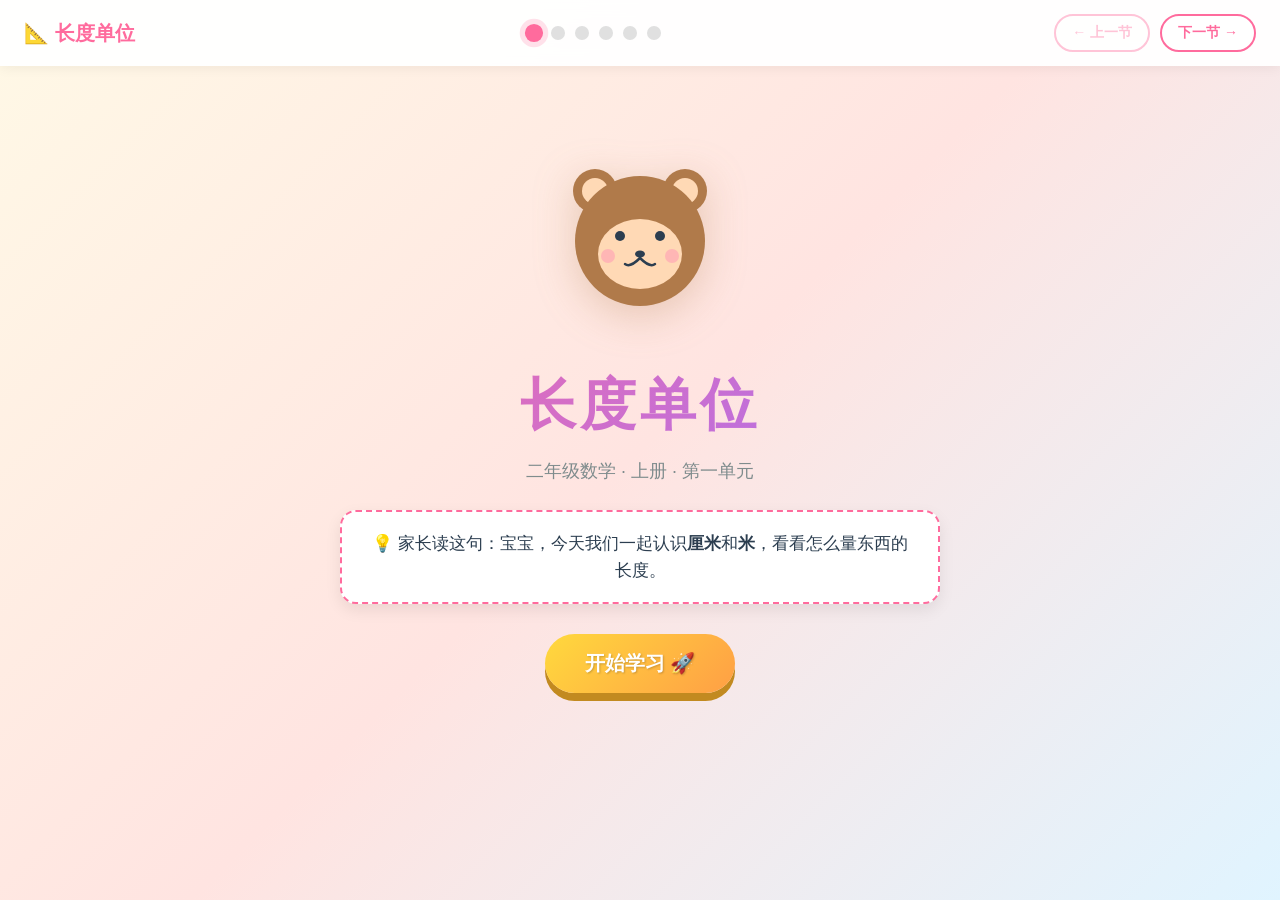
==== length-unit-lesson/index.html @ ff8fe323 "feat: 补充第 1 单元和第 2 单元文件 - 第 1 单元（长度单位）: 添加 index.html, script.js, style.css - 第 2 单元（100 以内加减法）: 添加完" ====
<!DOCTYPE html>
<html lang="zh-CN">
<head>
    <meta charset="UTF-8">
    <meta name="viewport" content="width=device-width, initial-scale=1.0">
    <title>长度单位 - 二年级上册第一单元</title>
    <link rel="stylesheet" href="style.css">
</head>
<body>
    <header class="top-nav">
        <div class="nav-title">📐 长度单位</div>
        <div class="progress-dots">
            <span class="dot active" data-section="0"></span>
            <span class="dot" data-section="1"></span>
            <span class="dot" data-section="2"></span>
            <span class="dot" data-section="3"></span>
            <span class="dot" data-section="4"></span>
            <span class="dot" data-section="5"></span>
        </div>
        <div class="nav-buttons">
            <button class="btn-nav btn-prev" id="btnPrev">← 上一节</button>
            <button class="btn-nav btn-next" id="btnNext">下一节 →</button>
        </div>
    </header>
    <main class="main-content">
        <!-- ============= 第 0 节: 欢迎封面 ============= -->
        <section class="section section-cover active" data-section="0">
            <div class="cover-content">
                <div class="bear-wrap">
                    <svg viewBox="0 0 200 200" class="bear-svg">
                        <circle cx="55" cy="55" r="22" fill="#B07A4A"/>
                        <circle cx="55" cy="55" r="13" fill="#FFD9B5"/>
                        <circle cx="145" cy="55" r="22" fill="#B07A4A"/>
                        <circle cx="145" cy="55" r="13" fill="#FFD9B5"/>
                        <circle cx="100" cy="105" r="65" fill="#B07A4A"/>
                        <ellipse cx="100" cy="118" rx="42" ry="35" fill="#FFD9B5"/>
                        <circle cx="80" cy="100" r="5" fill="#2C3E50"/>
                        <circle cx="120" cy="100" r="5" fill="#2C3E50"/>
                        <ellipse cx="100" cy="118" rx="5" ry="3.5" fill="#2C3E50"/>
                        <path d="M 100 122 Q 90 132 85 128" stroke="#2C3E50" stroke-width="2.5" fill="none" stroke-linecap="round"/>
                        <path d="M 100 122 Q 110 132 115 128" stroke="#2C3E50" stroke-width="2.5" fill="none" stroke-linecap="round"/>
                        <circle cx="68" cy="120" r="7" fill="#FF9EB5" opacity="0.6"/>
                        <circle cx="132" cy="120" r="7" fill="#FF9EB5" opacity="0.6"/>
                    </svg>
                </div>
                <h1 class="cover-title">长度单位</h1>
                <p class="cover-subtitle">二年级数学 · 上册 · 第一单元</p>
                <div class="cover-tip">💡 家长读这句：宝宝，今天我们一起认识<strong>厘米</strong>和<strong>米</strong>，看看怎么量东西的长度。</div>
                <button class="btn-big btn-start" id="btnStart">开始学习 🚀</button>
            </div>
        </section>

        <!-- ============= 第 1 节: 认识厘米 ============= -->
        <section class="section section-cm" data-section="1">
            <div class="section-header">
                <span class="section-tag">第 1 节</span>
                <h2 class="section-title">🐻 认识厘米</h2>
            </div>

            <div class="slides-container">
                <!-- 幻灯片 1.1 -->
                <div class="slide active" data-slide="0">
                    <div class="lesson-block">
                        <h3 class="block-title">🤔 比一比：哪根铅笔长？</h3>
                        <div class="stage" id="stagePencilCompare">
                            <div class="pencil pencil-1"><div class="pencil-tip"></div><div class="pencil-body"></div><div class="pencil-eraser"></div></div>
                            <div class="pencil pencil-2"><div class="pencil-tip"></div><div class="pencil-body"></div><div class="pencil-eraser"></div></div>
                        </div>
                        <div class="parent-tip">💡 家长读这句：两根铅笔只差一点点，眼睛看不准，怎么办呢？</div>
                        <button class="btn-replay" data-target="intro-cm">↻ 重播</button>
                    </div>
                </div>

                <!-- 幻灯片 1.2 -->
                <div class="slide" data-slide="1">
                    <div class="lesson-block">
                        <h3 class="block-title">📏 1 厘米有多长？</h3>
                        <p class="block-desc">尺子上，从 0 到 1 这一段就是 <strong>1 厘米</strong>，写作 <strong>1 cm</strong>。</p>
                        <div class="stage">
                            <div class="mini-ruler">
                                <div class="ruler-track"></div>
                                <div class="ruler-tick" style="left:0%"><span class="tick-num">0</span></div>
                                <div class="ruler-tick highlight" style="left:20%"><span class="tick-num">1</span></div>
                                <div class="ruler-tick" style="left:40%"><span class="tick-num">2</span></div>
                                <div class="ruler-tick" style="left:60%"><span class="tick-num">3</span></div>
                                <div class="ruler-tick" style="left:80%"><span class="tick-num">4</span></div>
                                <div class="ruler-tick" style="left:100%"><span class="tick-num">5</span></div>
                                <div class="ruler-cm-indicator">1 cm ↓</div>
                            </div>
                            <div class="cm-references">
                                <div class="ref-item">📎 图钉 ≈ 1cm</div>
                                <div class="ref-item">🔲 田字格 ≈ 1cm</div>
                                <div class="ref-item">✏️ 铅笔头 ≈ 1cm</div>
                            </div>
                        </div>
                        <div class="parent-tip">💡 家长读这句：图钉那么长、田字格一边那么长，就是 1 厘米。</div>
                    </div>
                </div>

                <!-- 幻灯片 1.3 -->
                <div class="slide" data-slide="2">
                    <div class="lesson-block">
                        <h3 class="block-title">✏️ 用尺子量铅笔</h3>
                        <div class="stage" id="stageMeasure">
                            <div class="pencil-horizontal"><div class="pencil-tip-h"></div><div class="pencil-body-h"></div><div class="pencil-eraser-h"></div></div>
                            <div class="measure-ruler" id="measureRuler"><div class="ruler-body-h"></div></div>
                            <div class="measure-result" id="measureResult">这支铅笔长 <strong>7</strong> 厘米</div>
                        </div>
                        <div class="parent-tip">💡 家长读这句：把尺子的 0 对齐铅笔的左端，看右端是几，这根铅笔就是几厘米。</div>
                        <button class="btn-replay" data-target="cm-measure">↻ 重播</button>
                    </div>
                </div>
            </div>

            <!-- 幻灯片导航 -->
            <div class="slide-nav">
                <button class="btn-slide btn-slide-prev" data-action="prev-slide">← 上一页</button>
                <div class="slide-counter"><span class="current-slide">1</span> / <span class="total-slides">3</span></div>
                <button class="btn-slide btn-slide-next" data-action="next-slide">下一页 →</button>
            </div>

            <button class="btn-next-section" data-next="2" style="display:none;">下一节：认识米 →</button>
        </section>

        <!-- ============= 第 2 节: 认识米 ============= -->
        <section class="section section-meter" data-section="2">
            <div class="section-header">
                <span class="section-tag">第 2 节</span>
                <h2 class="section-title">🐻 认识米</h2>
            </div>

            <div class="slides-container">
                <!-- 幻灯片 2.1 -->
                <div class="slide active" data-slide="0">
                    <div class="lesson-block">
                        <h3 class="block-title">📐 量一量教室里的黑板</h3>
                        <p class="block-desc">黑板这么长，用厘米尺子一把一把量，要量 <strong>100 次</strong>，太慢了！</p>
                        <div class="stage">
                            <div class="blackboard"><div class="bb-text">黑 板</div></div>
                            <div class="tiny-ruler">15cm</div>
                        </div>
                        <div class="parent-tip">💡 家长读这句：量小东西用厘米，量大东西就要用更大的单位 —— 米。</div>
                    </div>
                </div>

                <!-- 幻灯片 2.2 -->
                <div class="slide" data-slide="1">
                    <div class="lesson-block">
                        <h3 class="block-title">📏 1 米有多长？</h3>
                        <p class="block-desc">小学生伸开两臂大约就是 <strong>1 米</strong>，写作 <strong>1 m</strong>。</p>
                        <div class="stage">
                            <div class="meter-ruler">
                                <div class="meter-body">
                                    <span class="meter-mark" style="left:0%">0</span>
                                    <span class="meter-mark" style="left:25%">25</span>
                                    <span class="meter-mark" style="left:50%">50</span>
                                    <span class="meter-mark" style="left:75%">75</span>
                                    <span class="meter-mark" style="left:100%">100 cm</span>
                                </div>
                                <div class="meter-label">1 米 = 100 厘米</div>
                            </div>
                        </div>
                        <div class="parent-tip">💡 家长读这句：让宝宝伸开手臂，比一比是不是差不多 1 米？</div>
                    </div>
                </div>

                <!-- 幻灯片 2.3 -->
                <div class="slide" data-slide="2">
                    <div class="lesson-block">
                        <h3 class="block-title">🧱 1 米里面有几个 1 厘米？</h3>
                        <p class="block-desc">让我们把 1 厘米的小方块一个一个放进 1 米的尺子里：</p>
                        <div class="stage">
                            <div class="fill-counter">已放了 <strong id="counterNum">0</strong> 个 1 厘米</div>
                            <div class="fill-track" id="fillTrack"></div>
                            <div class="fill-conclusion" id="fillConclusion">1 米 = 100 厘米 🎉</div>
                        </div>
                        <div class="parent-tip">💡 家长读这句：1 个 1 厘米，2 个 1 厘米...数到 100，原来 1 米里面有 100 个 1 厘米。</div>
                        <button class="btn-replay" data-target="meter-fill">↻ 重播填充动画</button>
                    </div>
                </div>
            </div>

            <div class="slide-nav">
                <button class="btn-slide btn-slide-prev" data-action="prev-slide">← 上一页</button>
                <div class="slide-counter"><span class="current-slide">1</span> / <span class="total-slides">3</span></div>
                <button class="btn-slide btn-slide-next" data-action="next-slide">下一页 →</button>
            </div>

            <button class="btn-next-section" data-next="3" style="display:none;">下一节：认识线段 →</button>
        </section>

        <!-- ============= 第 3 节: 认识线段 ============= -->
        <section class="section section-line" data-section="3">
            <div class="section-header">
                <span class="section-tag">第 3 节</span>
                <h2 class="section-title">🐻 认识线段</h2>
            </div>

            <div class="slides-container">
                <!-- 幻灯片 3.1 -->
                <div class="slide active" data-slide="0">
                    <div class="lesson-block">
                        <h3 class="block-title">🔍 找一找：什么是线段？</h3>
                        <p class="block-desc">线段有 <strong>两个特点</strong>：① <strong>直直的</strong> ② <strong>有两个端点</strong></p>
                        <div class="stage">
                            <div class="line-item">
                                <svg viewBox="0 0 200 60" class="line-svg"><path d="M 10 30 Q 50 5 100 30 T 190 30" stroke="#FF6B9D" stroke-width="4" fill="none"/></svg>
                                <div class="line-label">弯弯的 ❌</div>
                            </div>
                            <div class="line-item">
                                <svg viewBox="0 0 200 60" class="line-svg"><line x1="10" y1="30" x2="190" y2="30" stroke="#4D96FF" stroke-width="4"/></svg>
                                <div class="line-label">直直的，但没端点 ❌</div>
                            </div>
                            <div class="line-item">
                                <svg viewBox="0 0 200 60" class="line-svg">
                                    <circle cx="10" cy="30" r="6" fill="#6BCB77"/>
                                    <line x1="10" y1="30" x2="190" y2="30" stroke="#6BCB77" stroke-width="4"/>
                                    <circle cx="190" cy="30" r="6" fill="#6BCB77"/>
                                </svg>
                                <div class="line-label">直直的 + 两个端点 ✅ 这就是<strong>线段</strong>！</div>
                            </div>
                        </div>
                        <div class="parent-tip">💡 家长读这句：直直的、两头都有小圆点的，就是线段。</div>
                    </div>
                </div>

                <!-- 幻灯片 3.2 -->
                <div class="slide" data-slide="1">
                    <div class="lesson-block">
                        <h3 class="block-title">✏️ 画一条线段</h3>
                        <div class="stage">
                            <div class="draw-area">
                                <div class="endpoint start"></div>
                                <div class="endpoint end"></div>
                                <div class="draw-line" id="drawLine"></div>
                                <div class="draw-pencil" id="drawPencil">✏️</div>
                            </div>
                            <div class="draw-result" id="drawResult">画好啦！这条线段长 <strong>8</strong> 厘米</div>
                        </div>
                        <div class="parent-tip">💡 家长读这句：先点起点，再点终点，一条线段就画好啦。</div>
                        <button class="btn-replay" data-target="line-draw">↻ 重播</button>
                    </div>
                </div>

                <!-- 幻灯片 3.3 -->
                <div class="slide" data-slide="2">
                    <div class="lesson-block">
                        <h3 class="block-title">📏 量一量线段</h3>
                        <p class="block-desc">点击下面的线段，看看它有多长？</p>
                        <div class="stage">
                            <div class="measure-line" data-length="5"><div class="ml-end"></div><div class="ml-body"></div><div class="ml-end"></div><div class="ml-length"></div></div>
                            <div class="measure-line" data-length="8"><div class="ml-end"></div><div class="ml-body"></div><div class="ml-end"></div><div class="ml-length"></div></div>
                            <div class="measure-line" data-length="12"><div class="ml-end"></div><div class="ml-body"></div><div class="ml-end"></div><div class="ml-length"></div></div>
                        </div>
                        <div class="parent-tip">💡 家长读这句：点击线段就会显示长度，让宝宝自己点一点。</div>
                    </div>
                </div>
            </div>

            <div class="slide-nav">
                <button class="btn-slide btn-slide-prev" data-action="prev-slide">← 上一页</button>
                <div class="slide-counter"><span class="current-slide">1</span> / <span class="total-slides">3</span></div>
                <button class="btn-slide btn-slide-next" data-action="next-slide">下一页 →</button>
            </div>

            <button class="btn-next-section" data-next="4" style="display:none;">下一节：选单位练习 →</button>
        </section>

        <!-- ============= 第 4 节: 互动练习 ============= -->
        <section class="section section-practice" data-section="4">
            <div class="section-header">
                <span class="section-tag">🎮 第 4 节</span>
                <h2 class="section-title">小练习：选一选单位</h2>
            </div>
            <p class="section-desc">量下面的东西，用 <strong>厘米</strong> 还是 <strong>米</strong> 呢？点击你的答案！</p>
            <div class="quiz-list" id="quizList"></div>
            <div class="quiz-summary" id="quizSummary" style="display:none;">
                <div class="summary-emoji">🎉</div>
                <h3>太棒了！</h3>
                <p>宝宝答对了 <strong id="correctCount">0</strong> 道题！</p>
                <button class="btn-big btn-restart" id="btnRestart">再做一次 🔁</button>
            </div>
            <button class="btn-next-section" data-next="5" id="btnGoSummary" style="display:none;">看单元小结 →</button>
        </section>

        <!-- ============= 第 5 节: 单元小结 ============= -->
        <section class="section section-summary" data-section="5">
            <div class="section-header">
                <span class="section-tag">🌟 单元小结</span>
                <h2 class="section-title">今天我们学了什么？</h2>
            </div>
            <div class="summary-cards">
                <div class="summary-card card-yellow"><div class="card-icon">📏</div><h4>厘米 (cm)</h4><p>量较短的物体：铅笔、橡皮、书本...</p></div>
                <div class="summary-card card-green"><div class="card-icon">📐</div><h4>米 (m)</h4><p>量较长的物体：黑板、门、小朋友身高...</p></div>
                <div class="summary-card card-blue"><div class="card-icon">🧮</div><h4>1 米 = 100 厘米</h4><p>记住这个换算关系哦！</p></div>
                <div class="summary-card card-pink"><div class="card-icon">📊</div><h4>线段</h4><p>直直的 + 两个端点，可以测量长度</p></div>
            </div>
            <div class="parent-final-tip">
                <h4>👨‍👩‍👧 给家长的小提示</h4>
                <ul>
                    <li>让孩子拿尺子量家里的铅笔、橡皮、书本（用厘米）</li>
                    <li>让孩子张开手臂比划 1 米，感受一下</li>
                    <li>用粉笔在地上画线段，比一比谁画的长</li>
                    <li>生活中多问："这个有多长？用什么单位？"</li>
                </ul>
            </div>
            <div class="end-celebration">
                <div class="celebrate-emoji">🏆</div>
                <p>宝宝完成了第一单元的学习！</p>
                <button class="btn-big btn-restart-top" id="btnBackTop">回到封面 🔝</button>
            </div>
        </section>
    </main>

    <div class="confetti-layer" id="confettiLayer"></div>
    <script src="script.js"></script>
</body>
</html>
---- length-unit-lesson/style.css ----
/* ============= 基础重置 ============= */
* {
    margin: 0;
    padding: 0;
    box-sizing: border-box;
}

:root {
    --yellow: #FFD93D;
    --yellow-dark: #F4C430;
    --green: #6BCB77;
    --blue: #4D96FF;
    --pink: #FF6B9D;
    --purple: #9B72FE;
    --orange: #FF9F45;
    --bg: #FFF9E6;
    --bg-soft: #FFFCF0;
    --text: #2C3E50;
    --text-light: #7F8C8D;
    --white: #FFFFFF;
    --shadow: 0 6px 16px rgba(0, 0, 0, 0.08);
    --shadow-lg: 0 12px 30px rgba(0, 0, 0, 0.12);
    --bounce: cubic-bezier(0.34, 1.56, 0.64, 1);
}

body {
    font-family: -apple-system, BlinkMacSystemFont, "PingFang SC", "Microsoft YaHei", "Helvetica Neue", Arial, sans-serif;
    background: linear-gradient(135deg, #FFF9E6 0%, #FFE4E1 50%, #E0F4FF 100%);
    color: var(--text);
    min-height: 100vh;
    overflow-x: hidden;
    line-height: 1.6;
}

/* ============= 顶部导航 ============= */
.top-nav {
    position: sticky;
    top: 0;
    z-index: 100;
    background: rgba(255, 255, 255, 0.95);
    backdrop-filter: blur(10px);
    box-shadow: 0 2px 12px rgba(0, 0, 0, 0.06);
    padding: 14px 24px;
    display: flex;
    justify-content: space-between;
    align-items: center;
    flex-wrap: wrap;
    gap: 12px;
}

.nav-title {
    font-size: 20px;
    font-weight: 800;
    color: var(--pink);
}

.progress-dots {
    display: flex;
    gap: 10px;
    align-items: center;
}

.dot {
    width: 14px;
    height: 14px;
    border-radius: 50%;
    background: #E0E0E0;
    cursor: pointer;
    transition: all 0.3s var(--bounce);
    position: relative;
}

.dot.active {
    background: var(--pink);
    transform: scale(1.3);
    box-shadow: 0 0 0 4px rgba(255, 107, 157, 0.2);
}

.dot.completed {
    background: var(--green);
}

.dot:hover {
    transform: scale(1.4);
}

.nav-buttons {
    display: flex;
    gap: 10px;
}

.btn-nav {
    padding: 8px 16px;
    border: 2px solid var(--pink);
    background: var(--white);
    color: var(--pink);
    border-radius: 20px;
    cursor: pointer;
    font-size: 14px;
    font-weight: 600;
    transition: all 0.3s var(--bounce);
    font-family: inherit;
}

.btn-nav:hover {
    background: var(--pink);
    color: var(--white);
    transform: translateY(-2px);
}

.btn-nav:disabled {
    opacity: 0.4;
    cursor: not-allowed;
    transform: none;
}

/* ============= 主内容区 ============= */
.main-content {
    max-width: 1100px;
    margin: 0 auto;
    padding: 30px 24px 60px;
}

.section {
    display: none;
    animation: fadeInUp 0.6s var(--bounce);
}

.section.active {
    display: block;
}

@keyframes fadeInUp {
    from {
        opacity: 0;
        transform: translateY(30px);
    }
    to {
        opacity: 1;
        transform: translateY(0);
    }
}

/* ============= PPT 幻灯片切换 ============= */
.slides-container {
    position: relative;
    min-height: 400px;
    margin: 20px 0;
}

.slide {
    display: none;
    animation: slideInRight 0.5s var(--bounce);
}

.slide.active {
    display: block;
}

.slide.slide-out-left {
    animation: slideOutLeft 0.4s var(--bounce) forwards;
}

.slide.slide-in-right {
    animation: slideInRight 0.5s var(--bounce);
}

.slide.slide-out-right {
    animation: slideOutRight 0.4s var(--bounce) forwards;
}

.slide.slide-in-left {
    animation: slideInLeft 0.5s var(--bounce);
}

@keyframes slideInRight {
    from {
        opacity: 0;
        transform: translateX(60px);
    }
    to {
        opacity: 1;
        transform: translateX(0);
    }
}

@keyframes slideOutLeft {
    from {
        opacity: 1;
        transform: translateX(0);
    }
    to {
        opacity: 0;
        transform: translateX(-60px);
    }
}

@keyframes slideInLeft {
    from {
        opacity: 0;
        transform: translateX(-60px);
    }
    to {
        opacity: 1;
        transform: translateX(0);
    }
}

@keyframes slideOutRight {
    from {
        opacity: 1;
        transform: translateX(0);
    }
    to {
        opacity: 0;
        transform: translateX(60px);
    }
}

/* 幻灯片导航 */
.slide-nav {
    display: flex;
    justify-content: center;
    align-items: center;
    gap: 24px;
    margin: 24px 0 16px;
    padding: 12px;
    background: rgba(255, 255, 255, 0.6);
    border-radius: 30px;
    box-shadow: var(--shadow);
}

.btn-slide {
    padding: 10px 24px;
    border: 2px solid var(--blue);
    background: var(--white);
    color: var(--blue);
    border-radius: 20px;
    cursor: pointer;
    font-size: 15px;
    font-weight: 700;
    transition: all 0.3s var(--bounce);
    font-family: inherit;
    min-width: 110px;
}

.btn-slide:hover:not(:disabled) {
    background: var(--blue);
    color: var(--white);
    transform: translateY(-2px);
    box-shadow: 0 4px 12px rgba(77, 150, 255, 0.4);
}

.btn-slide:disabled {
    opacity: 0.35;
    cursor: not-allowed;
    transform: none;
}

.slide-counter {
    font-size: 18px;
    font-weight: 700;
    color: var(--text);
    min-width: 60px;
    text-align: center;
    background: linear-gradient(135deg, var(--yellow) 0%, var(--orange) 100%);
    -webkit-background-clip: text;
    background-clip: text;
    color: transparent;
    font-size: 22px;
}

.section-header {
    text-align: center;
    margin-bottom: 32px;
}

.section-tag {
    display: inline-block;
    background: var(--pink);
    color: var(--white);
    padding: 4px 14px;
    border-radius: 12px;
    font-size: 13px;
    font-weight: 700;
    margin-bottom: 8px;
}

.section-title {
    font-size: 32px;
    color: var(--text);
    font-weight: 800;
}

.section-desc {
    text-align: center;
    font-size: 18px;
    color: var(--text-light);
    margin-bottom: 24px;
}

/* ============= 通用区块 ============= */
.lesson-block {
    background: var(--white);
    border-radius: 20px;
    padding: 28px;
    margin-bottom: 24px;
    box-shadow: var(--shadow);
    border: 3px solid transparent;
    transition: border-color 0.3s;
}

.lesson-block:hover {
    border-color: rgba(255, 217, 61, 0.4);
}

.block-title {
    font-size: 22px;
    margin-bottom: 12px;
    color: var(--text);
}

.block-desc {
    font-size: 16px;
    color: var(--text-light);
    margin-bottom: 16px;
}

.stage {
    background: var(--bg-soft);
    border-radius: 16px;
    padding: 30px 20px;
    margin: 20px 0;
    min-height: 200px;
    display: flex;
    flex-direction: column;
    align-items: center;
    justify-content: center;
    position: relative;
    overflow: hidden;
}

.parent-tip {
    background: linear-gradient(135deg, #FFF8DC 0%, #FFE4B5 100%);
    border-left: 5px solid var(--orange);
    padding: 12px 16px;
    border-radius: 12px;
    margin-top: 12px;
    font-size: 15px;
    color: #8B5A00;
}

.btn-replay {
    margin-top: 16px;
    background: var(--blue);
    color: var(--white);
    border: none;
    padding: 10px 22px;
    border-radius: 20px;
    cursor: pointer;
    font-size: 14px;
    font-weight: 600;
    transition: all 0.3s var(--bounce);
    font-family: inherit;
    box-shadow: 0 4px 0 #2A6FE0;
}

.btn-replay:hover {
    transform: translateY(-2px);
    box-shadow: 0 6px 0 #2A6FE0;
}

.btn-replay:active {
    transform: translateY(2px);
    box-shadow: 0 2px 0 #2A6FE0;
}

.btn-next-section {
    display: block;
    margin: 30px auto 10px;
    background: linear-gradient(135deg, var(--pink) 0%, var(--purple) 100%);
    color: var(--white);
    border: none;
    padding: 14px 32px;
    border-radius: 30px;
    cursor: pointer;
    font-size: 18px;
    font-weight: 700;
    transition: all 0.3s var(--bounce);
    font-family: inherit;
    box-shadow: 0 6px 0 #C0457A;
}

.btn-next-section:hover {
    transform: translateY(-3px);
    box-shadow: 0 9px 0 #C0457A;
}

.btn-next-section:active {
    transform: translateY(3px);
    box-shadow: 0 3px 0 #C0457A;
}

/* ============= 封面 ============= */
.section-cover .cover-content {
    text-align: center;
    padding: 40px 20px;
}

.bear-wrap {
    display: inline-block;
    animation: bearFloat 3s ease-in-out infinite;
}

.bear-svg {
    width: 200px;
    height: 200px;
    filter: drop-shadow(0 10px 20px rgba(176, 122, 74, 0.3));
}

@keyframes bearFloat {
    0%, 100% { transform: translateY(0) rotate(-2deg); }
    50% { transform: translateY(-15px) rotate(2deg); }
}

.cover-title {
    font-size: 56px;
    margin: 16px 0 8px;
    background: linear-gradient(135deg, var(--pink) 0%, var(--purple) 100%);
    -webkit-background-clip: text;
    background-clip: text;
    color: transparent;
    font-weight: 900;
    letter-spacing: 4px;
}

.cover-subtitle {
    font-size: 18px;
    color: var(--text-light);
    margin-bottom: 24px;
}

.cover-tip {
    max-width: 600px;
    margin: 0 auto 30px;
    background: var(--white);
    padding: 18px 24px;
    border-radius: 16px;
    font-size: 17px;
    box-shadow: var(--shadow);
    border: 2px dashed var(--pink);
}

.btn-big {
    padding: 16px 40px;
    font-size: 20px;
    border: none;
    border-radius: 30px;
    cursor: pointer;
    font-weight: 700;
    transition: all 0.3s var(--bounce);
    font-family: inherit;
}

.btn-start {
    background: linear-gradient(135deg, var(--yellow) 0%, var(--orange) 100%);
    color: var(--white);
    box-shadow: 0 8px 0 #C28A20;
    text-shadow: 1px 1px 2px rgba(0, 0, 0, 0.2);
}

.btn-start:hover {
    transform: translateY(-3px) scale(1.05);
    box-shadow: 0 12px 0 #C28A20;
}

.btn-start:active {
    transform: translateY(4px);
    box-shadow: 0 4px 0 #C28A20;
}

/* ============= 第 1 节：铅笔对比 ============= */
.pencil {
    display: flex;
    align-items: center;
    margin: 18px 0;
    transform: translateX(-300px);
    opacity: 0;
}

.pencil.slide-in {
    animation: slideInLeft 0.6s var(--bounce) forwards;
}

@keyframes slideInLeft {
    to {
        transform: translateX(0);
        opacity: 1;
    }
}

.pencil-tip {
    width: 0;
    height: 0;
    border-top: 16px solid transparent;
    border-bottom: 16px solid transparent;
    border-right: 24px solid #2C3E50;
}

.pencil-body {
    height: 32px;
    background: linear-gradient(180deg, #FFD93D 0%, #F4C430 100%);
    border-top: 1px solid #999;
    border-bottom: 1px solid #999;
    box-shadow: inset 0 -3px 0 rgba(0,0,0,0.1);
}

.pencil-1 .pencil-body { width: 200px; }
.pencil-2 .pencil-body { width: 320px; animation-delay: 0.4s; }

.pencil-eraser {
    width: 24px;
    height: 32px;
    background: linear-gradient(180deg, #FF9EB5 0%, #FF6B9D 100%);
    border-top-right-radius: 4px;
    border-bottom-right-radius: 4px;
    border-top: 1px solid #999;
    border-bottom: 1px solid #999;
    position: relative;
}

.pencil-eraser::before {
    content: '';
    position: absolute;
    top: 0;
    left: 0;
    right: 0;
    height: 4px;
    background: #C0C0C0;
}

#stagePencilCompare {
    gap: 0;
    align-items: stretch;
    justify-content: flex-start;
}

/* ============= 第 1 节：1cm 概念 ============= */
.mini-ruler {
    position: relative;
    width: 100%;
    max-width: 500px;
    height: 80px;
    margin: 20px auto;
}

.ruler-track {
    position: absolute;
    top: 30px;
    left: 0;
    right: 0;
    height: 40px;
    background: linear-gradient(180deg, #FFE4B5 0%, #FFD9B5 100%);
    border-radius: 4px;
    border: 2px solid #B07A4A;
    box-shadow: inset 0 -3px 0 rgba(0,0,0,0.1);
}

.ruler-tick {
    position: absolute;
    top: 30px;
    width: 2px;
    height: 12px;
    background: #2C3E50;
    transform: translateX(-50%);
}

.ruler-tick.highlight {
    height: 20px;
    width: 3px;
    background: var(--pink);
    z-index: 2;
}

.ruler-tick::before {
    content: '';
    position: absolute;
    top: 12px;
    left: -2px;
    width: 6px;
    height: 28px;
    background: #2C3E50;
}

.tick-num {
    position: absolute;
    top: -22px;
    left: 50%;
    transform: translateX(-50%);
    font-size: 14px;
    font-weight: 700;
    color: #2C3E50;
}

.ruler-tick.highlight .tick-num {
    color: var(--pink);
    font-size: 18px;
    font-weight: 900;
}

.ruler-cm-indicator {
    position: absolute;
    top: 65px;
    left: 10%;
    font-size: 14px;
    color: var(--pink);
    font-weight: 700;
    opacity: 0;
    animation: popIn 0.5s 1.5s var(--bounce) forwards;
}

@keyframes popIn {
    from { opacity: 0; transform: scale(0.5); }
    to { opacity: 1; transform: scale(1); }
}

.cm-references {
    display: flex;
    gap: 16px;
    justify-content: center;
    flex-wrap: wrap;
    margin-top: 20px;
}

.ref-item {
    background: var(--white);
    padding: 10px 18px;
    border-radius: 12px;
    font-size: 15px;
    box-shadow: var(--shadow);
    border: 2px solid var(--yellow);
    opacity: 0;
    animation: popIn 0.5s var(--bounce) forwards;
}

.ref-item:nth-child(1) { animation-delay: 1.8s; }
.ref-item:nth-child(2) { animation-delay: 2.0s; }
.ref-item:nth-child(3) { animation-delay: 2.2s; }

/* ============= 第 1 节：量铅笔 ============= */
#stageMeasure {
    position: relative;
    min-height: 240px;
}

.pencil-horizontal {
    position: absolute;
    top: 40px;
    left: 80px;
    display: flex;
    align-items: center;
    opacity: 0;
    animation: fadeInUp 0.5s 0.3s var(--bounce) forwards;
}

.pencil-tip-h {
    width: 0;
    height: 0;
    border-top: 20px solid transparent;
    border-bottom: 20px solid transparent;
    border-left: 30px solid #2C3E50;
}

.pencil-body-h {
    width: 280px;
    height: 40px;
    background: linear-gradient(180deg, #FFD93D 0%, #F4C430 100%);
    border-top: 1px solid #999;
    border-bottom: 1px solid #999;
    box-shadow: inset 0 -3px 0 rgba(0,0,0,0.1);
}

.pencil-eraser-h {
    width: 30px;
    height: 40px;
    background: linear-gradient(180deg, #FF9EB5 0%, #FF6B9D 100%);
    border-top-right-radius: 4px;
    border-bottom-right-radius: 4px;
    border-top: 1px solid #999;
    border-bottom: 1px solid #999;
    position: relative;
}

.measure-ruler {
    position: absolute;
    top: 110px;
    left: 80px;
    width: 280px;
    height: 50px;
    opacity: 0;
    transform: translateY(20px);
}

.measure-ruler.slide-in {
    animation: rulerSlideIn 0.8s 1s var(--bounce) forwards;
}

@keyframes rulerSlideIn {
    to {
        opacity: 1;
        transform: translateY(0);
    }
}

.ruler-body-h {
    width: 100%;
    height: 50px;
    background: linear-gradient(180deg, #FFE4B5 0%, #FFD9B5 100%);
    border: 2px solid #B07A4A;
    border-radius: 4px;
    position: relative;
    box-shadow: 0 4px 12px rgba(0,0,0,0.15);
}

.ruler-body-h::before {
    content: '';
    position: absolute;
    top: 8px;
    left: 0;
    right: 0;
    height: 1px;
    background: repeating-linear-gradient(to right, #2C3E50 0, #2C3E50 2px, transparent 2px, transparent 20px);
}

.measure-result {
    position: absolute;
    bottom: 30px;
    left: 50%;
    transform: translateX(-50%) scale(0);
    background: var(--green);
    color: var(--white);
    padding: 14px 28px;
    border-radius: 20px;
    font-size: 22px;
    font-weight: 700;
    box-shadow: var(--shadow-lg);
    opacity: 0;
}

.measure-result.show {
    animation: resultPop 0.6s 3.5s var(--bounce) forwards;
}

.measure-result strong {
    font-size: 32px;
    color: var(--yellow);
    margin: 0 4px;
}

@keyframes resultPop {
    0% { opacity: 0; transform: translateX(-50%) scale(0); }
    60% { transform: translateX(-50%) scale(1.2); }
    100% { opacity: 1; transform: translateX(-50%) scale(1); }
}

/* ============= 第 2 节：黑板导入 ============= */
.blackboard {
    width: 80%;
    max-width: 360px;
    height: 120px;
    background: linear-gradient(135deg, #2C5F3F 0%, #1F4530 100%);
    border: 8px solid #8B4513;
    border-radius: 8px;
    display: flex;
    align-items: center;
    justify-content: center;
    margin-bottom: 20px;
    box-shadow: var(--shadow-lg);
    position: relative;
}

.bb-text {
    color: var(--white);
    font-size: 32px;
    letter-spacing: 16px;
    font-weight: 700;
    text-shadow: 2px 2px 4px rgba(0,0,0,0.5);
}

.tiny-ruler {
    background: linear-gradient(180deg, #FFE4B5 0%, #FFD9B5 100%);
    border: 2px solid #B07A4A;
    padding: 6px 12px;
    border-radius: 4px;
    font-size: 13px;
    font-weight: 700;
    color: #2C3E50;
    animation: rulerMove 2.5s ease-in-out infinite;
    position: relative;
}

@keyframes rulerMove {
    0%, 100% { transform: translateX(0); }
    50% { transform: translateX(40px); }
}

.tiny-ruler::after {
    content: '太短啦 😩';
    position: absolute;
    top: -28px;
    left: 50%;
    transform: translateX(-50%);
    color: var(--pink);
    font-size: 14px;
    white-space: nowrap;
    font-weight: 700;
}

/* ============= 第 2 节：1m 概念 ============= */
.meter-ruler {
    width: 100%;
    max-width: 600px;
    margin: 20px auto;
}

.meter-body {
    position: relative;
    height: 80px;
    background: linear-gradient(180deg, #FFE4B5 0%, #FFD9B5 100%);
    border: 3px solid #B07A4A;
    border-radius: 8px;
    overflow: hidden;
    box-shadow: var(--shadow-lg);
}

.meter-body::before {
    content: '';
    position: absolute;
    top: 15px;
    left: 0;
    right: 0;
    height: 50px;
    background: repeating-linear-gradient(to right,
        transparent 0,
        transparent 24%,
        #2C3E50 24%,
        #2C3E50 calc(24% + 1px),
        transparent calc(24% + 1px),
        transparent 25%);
}

.meter-mark {
    position: absolute;
    top: 4px;
    font-size: 13px;
    font-weight: 700;
    color: #2C3E50;
    transform: translateX(-50%);
    background: rgba(255, 255, 255, 0.8);
    padding: 1px 4px;
    border-radius: 3px;
}

.meter-label {
    text-align: center;
    margin-top: 16px;
    font-size: 24px;
    font-weight: 800;
    color: var(--pink);
    animation: pulse 2s ease-in-out infinite;
}

@keyframes pulse {
    0%, 100% { transform: scale(1); }
    50% { transform: scale(1.05); }
}

/* ============= 第 2 节：填充动画 ============= */
.fill-counter {
    font-size: 20px;
    color: var(--text);
    margin-bottom: 16px;
    font-weight: 600;
}

.fill-counter strong {
    color: var(--pink);
    font-size: 28px;
    margin: 0 4px;
}

.fill-track {
    width: 100%;
    max-width: 600px;
    height: 60px;
    background: rgba(255, 255, 255, 0.6);
    border: 3px dashed var(--blue);
    border-radius: 8px;
    display: flex;
    flex-wrap: wrap;
    align-content: flex-start;
    overflow: hidden;
    position: relative;
}

.fill-cube {
    width: 6px;
    height: 18px;
    background: linear-gradient(180deg, var(--green) 0%, #4FA85C 100%);
    margin: 1px;
    border-radius: 2px;
    animation: cubePop 0.3s var(--bounce) backwards;
}

@keyframes cubePop {
    from {
        transform: scale(0) rotate(180deg);
        opacity: 0;
    }
    to {
        transform: scale(1) rotate(0);
        opacity: 1;
    }
}

.fill-conclusion {
    margin-top: 20px;
    font-size: 28px;
    font-weight: 900;
    color: var(--pink);
    opacity: 0;
    transform: scale(0);
    transition: all 0.6s var(--bounce);
}

.fill-conclusion.show {
    opacity: 1;
    transform: scale(1);
}

/* ============= 第 3 节：线段概念 ============= */
.line-item {
    display: flex;
    align-items: center;
    gap: 16px;
    margin: 16px 0;
    padding: 12px;
    background: rgba(255, 255, 255, 0.6);
    border-radius: 12px;
}

.line-svg {
    width: 200px;
    height: 60px;
    flex-shrink: 0;
}

.line-label {
    font-size: 16px;
    font-weight: 600;
}

/* ============= 第 3 节：画线段 ============= */
#stageDrawLine {
    min-height: 280px;
}

.draw-area {
    position: relative;
    width: 100%;
    max-width: 500px;
    height: 180px;
    margin: 0 auto;
    background: linear-gradient(180deg, #FFFCF0 0%, #FFFFFF 100%);
    border-radius: 12px;
    border: 2px solid #EEE;
}

.endpoint {
    position: absolute;
    top: 50%;
    width: 16px;
    height: 16px;
    background: var(--green);
    border-radius: 50%;
    transform: translate(-50%, -50%);
    box-shadow: 0 0 0 4px rgba(107, 203, 119, 0.3);
}

.endpoint.start { left: 15%; }
.endpoint.end { left: 85%; }

.draw-line {
    position: absolute;
    top: 50%;
    left: 15%;
    height: 4px;
    background: var(--green);
    width: 0;
    transform: translateY(-50%);
    border-radius: 2px;
    box-shadow: 0 0 8px rgba(107, 203, 119, 0.5);
}

.draw-line.draw {
    animation: drawLineAnim 2s 0.5s var(--bounce) forwards;
}

@keyframes drawLineAnim {
    to { width: 70%; }
}

.draw-pencil {
    position: absolute;
    top: 50%;
    left: 15%;
    transform: translate(-50%, -50%) rotate(0deg);
    font-size: 32px;
    opacity: 0;
}

.draw-pencil.show {
    animation: pencilDraw 2s 0.5s var(--bounce) forwards;
}

@keyframes pencilDraw {
    0% { opacity: 0; left: 15%; }
    10% { opacity: 1; }
    100% { opacity: 1; left: 85%; }
}

.draw-result {
    margin-top: 20px;
    background: var(--green);
    color: var(--white);
    padding: 14px 28px;
    border-radius: 20px;
    font-size: 20px;
    font-weight: 700;
    text-align: center;
    display: inline-block;
    box-shadow: var(--shadow-lg);
    opacity: 0;
    transform: scale(0);
}

.draw-result.show {
    animation: resultPop 0.6s 2.8s var(--bounce) forwards;
}

.draw-result strong {
    color: var(--yellow);
    font-size: 28px;
    margin: 0 4px;
}

/* ============= 第 3 节：量线段 ============= */
.measure-line {
    display: flex;
    align-items: center;
    margin: 16px auto;
    cursor: pointer;
    padding: 8px 12px;
    border-radius: 12px;
    transition: background 0.3s;
    max-width: 400px;
}

.measure-line:hover {
    background: rgba(255, 217, 61, 0.2);
}

.ml-end {
    width: 14px;
    height: 14px;
    background: var(--green);
    border-radius: 50%;
    flex-shrink: 0;
}

.ml-body {
    height: 5px;
    background: var(--green);
    border-radius: 2px;
}

.ml-length {
    margin-left: 12px;
    font-size: 18px;
    font-weight: 700;
    color: var(--pink);
    opacity: 0;
    transform: scale(0);
    transition: all 0.3s var(--bounce);
    display: inline-block;
    min-width: 90px;
}

.ml-length.show {
    opacity: 1;
    transform: scale(1);
}

/* 不同长度的线段 */
#ml1 .ml-body { width: 100px; }
#ml2 .ml-body { width: 180px; }
#ml3 .ml-body { width: 280px; }

/* ============= 第 4 节：互动练习 ============= */
.quiz-list {
    display: flex;
    flex-direction: column;
    gap: 16px;
}

.quiz-item {
    background: var(--white);
    border-radius: 20px;
    padding: 24px;
    box-shadow: var(--shadow);
    display: flex;
    align-items: center;
    gap: 24px;
    flex-wrap: wrap;
    border: 3px solid transparent;
    transition: all 0.3s var(--bounce);
}

.quiz-item.correct {
    border-color: var(--green);
    background: linear-gradient(135deg, rgba(107, 203, 119, 0.1) 0%, rgba(255, 255, 255, 1) 100%);
    animation: shakeCorrect 0.5s var(--bounce);
}

.quiz-item.wrong {
    border-color: var(--pink);
    background: linear-gradient(135deg, rgba(255, 107, 157, 0.1) 0%, rgba(255, 255, 255, 1) 100%);
    animation: shakeWrong 0.5s var(--bounce);
}

@keyframes shakeCorrect {
    0%, 100% { transform: translateX(0); }
    25% { transform: translateX(-6px); }
    75% { transform: translateX(6px); }
}

@keyframes shakeWrong {
    0%, 100% { transform: translateX(0) rotate(0); }
    25% { transform: translateX(-8px) rotate(-1deg); }
    75% { transform: translateX(8px) rotate(1deg); }
}

.quiz-emoji {
    font-size: 56px;
    flex-shrink: 0;
}

.quiz-content {
    flex: 1;
    min-width: 200px;
}

.quiz-title {
    font-size: 20px;
    font-weight: 700;
    margin-bottom: 4px;
}

.quiz-hint {
    font-size: 14px;
    color: var(--text-light);
}

.quiz-options {
    display: flex;
    gap: 12px;
    flex-wrap: wrap;
}

.quiz-btn {
    padding: 12px 24px;
    border: 3px solid;
    border-radius: 16px;
    background: var(--white);
    cursor: pointer;
    font-size: 18px;
    font-weight: 700;
    transition: all 0.3s var(--bounce);
    font-family: inherit;
}

.quiz-btn.cm {
    border-color: var(--blue);
    color: var(--blue);
}

.quiz-btn.m {
    border-color: var(--orange);
    color: var(--orange);
}

.quiz-btn:hover:not(:disabled) {
    transform: translateY(-3px) scale(1.05);
    box-shadow: 0 6px 16px rgba(0, 0, 0, 0.15);
}

.quiz-btn.cm:hover:not(:disabled) {
    background: var(--blue);
    color: var(--white);
}

.quiz-btn.m:hover:not(:disabled) {
    background: var(--orange);
    color: var(--white);
}

.quiz-btn:disabled {
    opacity: 0.5;
    cursor: not-allowed;
}

.quiz-btn.right-answer {
    background: var(--green) !important;
    color: var(--white) !important;
    border-color: var(--green) !important;
    animation: pulse 1s ease-in-out infinite;
}

.quiz-feedback {
    flex-basis: 100%;
    font-size: 16px;
    margin-top: 8px;
    padding: 8px 12px;
    border-radius: 10px;
    font-weight: 600;
}

.quiz-feedback.correct {
    background: rgba(107, 203, 119, 0.15);
    color: #2E7D32;
}

.quiz-feedback.wrong {
    background: rgba(255, 107, 157, 0.15);
    color: #C62828;
}

/* 总结 */
.quiz-summary {
    text-align: center;
    background: linear-gradient(135deg, var(--yellow) 0%, var(--orange) 100%);
    color: var(--white);
    padding: 40px;
    border-radius: 24px;
    margin-top: 30px;
    box-shadow: var(--shadow-lg);
}

.summary-emoji {
    font-size: 80px;
    animation: bearFloat 2s ease-in-out infinite;
}

.quiz-summary h3 {
    font-size: 32px;
    margin: 12px 0;
}

.quiz-summary p {
    font-size: 18px;
    margin-bottom: 24px;
}

.quiz-summary strong {
    font-size: 32px;
    color: var(--white);
    background: rgba(255,255,255,0.3);
    padding: 0 8px;
    border-radius: 8px;
}

.btn-restart {
    background: var(--white);
    color: var(--orange);
}

/* ============= 第 5 节：单元小结 ============= */
.summary-cards {
    display: grid;
    grid-template-columns: repeat(auto-fit, minmax(220px, 1fr));
    gap: 20px;
    margin-bottom: 30px;
}

.summary-card {
    background: var(--white);
    padding: 28px 20px;
    border-radius: 20px;
    text-align: center;
    box-shadow: var(--shadow);
    transition: all 0.3s var(--bounce);
    border: 4px solid;
}

.summary-card:hover {
    transform: translateY(-8px) rotate(-1deg);
}

.card-yellow { border-color: var(--yellow); background: linear-gradient(135deg, #FFFCF0 0%, #FFF8DC 100%); }
.card-green { border-color: var(--green); background: linear-gradient(135deg, #F0FFF4 0%, #DCFCE7 100%); }
.card-blue { border-color: var(--blue); background: linear-gradient(135deg, #F0F8FF 0%, #DBEAFE 100%); }
.card-pink { border-color: var(--pink); background: linear-gradient(135deg, #FFF0F5 0%, #FCE7F3 100%); }

.card-icon {
    font-size: 56px;
    margin-bottom: 12px;
}

.summary-card h4 {
    font-size: 22px;
    margin-bottom: 8px;
    color: var(--text);
}

.summary-card p {
    font-size: 14px;
    color: var(--text-light);
}

.parent-final-tip {
    background: linear-gradient(135deg, #FFF8DC 0%, #FFE4B5 100%);
    border-left: 6px solid var(--orange);
    padding: 24px;
    border-radius: 16px;
    margin-bottom: 30px;
}

.parent-final-tip h4 {
    font-size: 20px;
    margin-bottom: 12px;
    color: #8B5A00;
}

.parent-final-tip ul {
    padding-left: 24px;
}

.parent-final-tip li {
    font-size: 15px;
    color: #5C3D00;
    margin: 8px 0;
    line-height: 1.7;
}

.end-celebration {
    text-align: center;
    padding: 30px;
    background: linear-gradient(135deg, rgba(255, 217, 61, 0.2) 0%, rgba(255, 107, 157, 0.2) 100%);
    border-radius: 20px;
    border: 3px dashed var(--pink);
}

.celebrate-emoji {
    font-size: 80px;
    animation: bearFloat 2s ease-in-out infinite;
}

.end-celebration p {
    font-size: 20px;
    font-weight: 700;
    color: var(--pink);
    margin: 12px 0 20px;
}

.btn-restart-top {
    background: linear-gradient(135deg, var(--pink) 0%, var(--purple) 100%);
    color: var(--white);
    box-shadow: 0 6px 0 #C0457A;
}

.btn-restart-top:hover {
    transform: translateY(-3px);
    box-shadow: 0 9px 0 #C0457A;
}

/* ============= 撒花层 ============= */
.confetti-layer {
    position: fixed;
    top: 0;
    left: 0;
    width: 100%;
    height: 100%;
    pointer-events: none;
    z-index: 1000;
}

.confetti {
    position: absolute;
    width: 10px;
    height: 14px;
    top: -20px;
    animation: confettiFall 3s linear forwards;
}

@keyframes confettiFall {
    to {
        transform: translateY(110vh) rotate(720deg);
        opacity: 0;
    }
}

/* ============= 响应式 ============= */
@media (max-width: 768px) {
    .top-nav {
        padding: 10px 16px;
    }

    .nav-title {
        font-size: 16px;
    }

    .progress-dots {
        gap: 6px;
    }

    .dot {
        width: 10px;
        height: 10px;
    }

    .btn-nav {
        padding: 6px 10px;
        font-size: 12px;
    }

    .main-content {
        padding: 20px 16px 40px;
    }

    .section-title {
        font-size: 24px;
    }

    .cover-title {
        font-size: 36px;
    }

    .bear-svg {
        width: 140px;
        height: 140px;
    }

    .lesson-block {
        padding: 18px;
    }

    .block-title {
        font-size: 18px;
    }

    .stage {
        padding: 20px 12px;
    }

    .pencil-horizontal {
        transform: scale(0.7);
        transform-origin: left top;
    }

    .measure-ruler {
        transform: scale(0.7);
        transform-origin: left top;
    }

    .quiz-item {
        flex-direction: column;
        text-align: center;
        gap: 12px;
    }

    .quiz-emoji {
        font-size: 48px;
    }
}
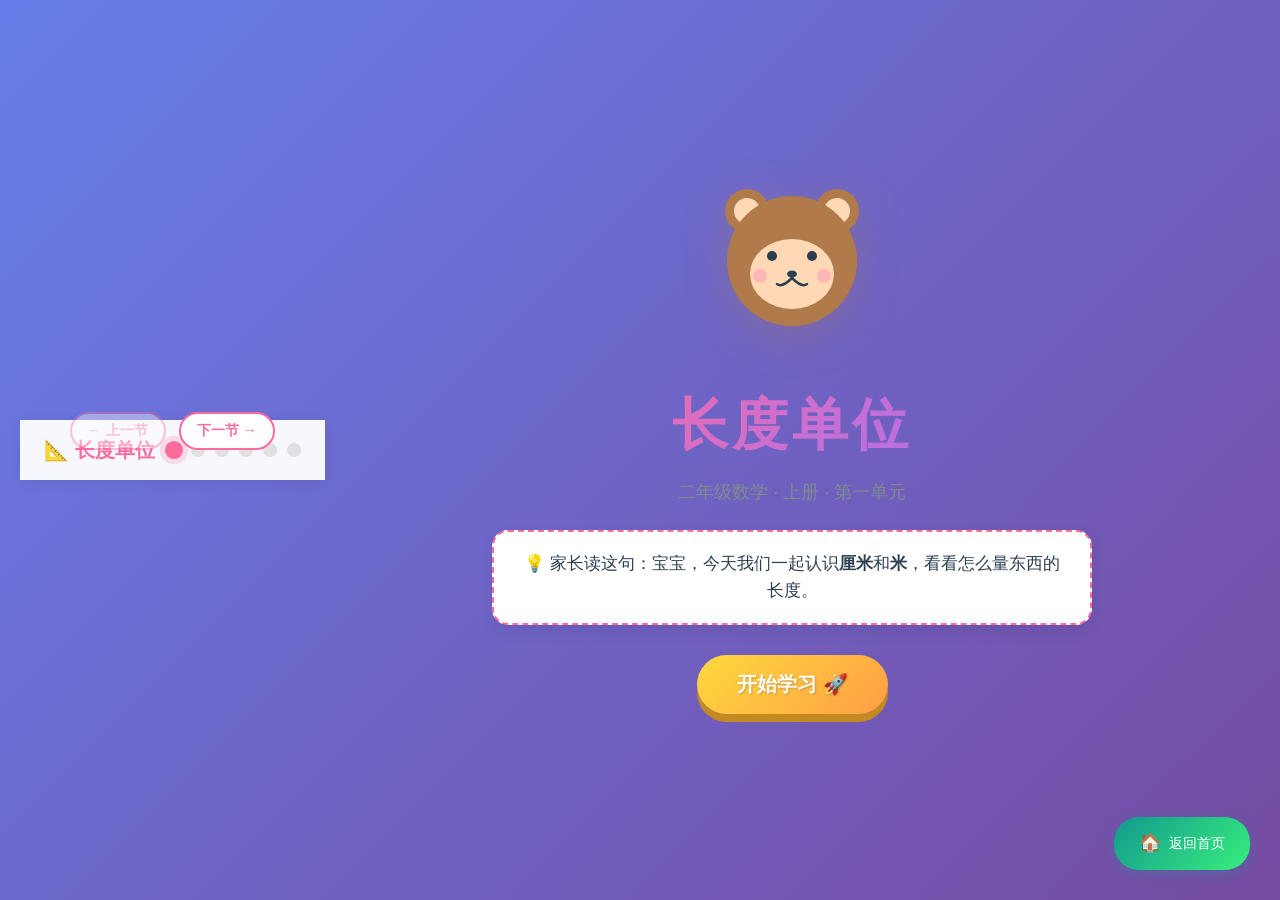
==== commit 5950a9cd: "fix: 第 1、2 单元添加公共样式和脚本（返回首页按钮）" ====
--- a/length-unit-lesson/index.html
+++ b/length-unit-lesson/index.html
@@ -313,6 +313,8 @@
     </main>
 
     <div class="confetti-layer" id="confettiLayer"></div>
+    <link rel="stylesheet" href="../common/style.css">
+    <script src="../common/script.js"></script>
     <script src="script.js"></script>
 </body>
 </html>
--- a/common/style.css
+++ b/common/style.css
@@ -0,0 +1,268 @@
+/* 通用样式 - 所有单元共享 */
+
+* {
+    margin: 0;
+    padding: 0;
+    box-sizing: border-box;
+}
+
+body {
+    font-family: 'Microsoft YaHei', 'PingFang SC', sans-serif;
+    background: linear-gradient(135deg, #667eea 0%, #764ba2 100%);
+    min-height: 100vh;
+    display: flex;
+    justify-content: center;
+    align-items: center;
+    padding: 20px;
+}
+
+.container {
+    background: white;
+    border-radius: 20px;
+    box-shadow: 0 20px 60px rgba(0,0,0,0.3);
+    width: 100%;
+    max-width: 1000px;
+    min-height: 700px;
+    overflow: hidden;
+    position: relative;
+}
+
+/* 章节和幻灯片 */
+.section {
+    display: none;
+    padding: 40px 50px;
+    min-height: 600px;
+}
+
+.section.active {
+    display: block;
+    animation: fadeIn 0.5s ease;
+}
+
+@keyframes fadeIn {
+    from { opacity: 0; transform: translateY(10px); }
+    to { opacity: 1; transform: translateY(0); }
+}
+
+.slide {
+    display: none;
+}
+
+.slide.active {
+    display: block;
+    animation: slideIn 0.4s ease;
+}
+
+@keyframes slideIn {
+    from { opacity: 0; transform: translateX(20px); }
+    to { opacity: 1; transform: translateX(0); }
+}
+
+/* 标题样式 */
+h1 {
+    font-size: 42px;
+    color: #333;
+    text-align: center;
+    margin-bottom: 20px;
+}
+
+h2 {
+    font-size: 32px;
+    color: #444;
+    margin-bottom: 25px;
+    text-align: center;
+}
+
+.subtitle {
+    font-size: 20px;
+    color: #666;
+    text-align: center;
+    margin-bottom: 40px;
+}
+
+.instruction {
+    font-size: 18px;
+    color: #666;
+    text-align: center;
+    margin-bottom: 25px;
+}
+
+/* 关键点提示 */
+.key-point {
+    background: linear-gradient(135deg, #FFF3CD 0%, #FFE69C 100%);
+    border-left: 5px solid #FFC107;
+    border-radius: 10px;
+    padding: 20px 25px;
+    margin-top: 30px;
+    font-size: 18px;
+    color: #856404;
+}
+
+.key-point strong {
+    color: #FF6B00;
+}
+
+/* 标签 */
+.label {
+    font-size: 14px;
+    fill: #666;
+}
+
+/* 导航按钮 */
+.nav-buttons {
+    position: absolute;
+    bottom: 30px;
+    left: 0;
+    right: 0;
+    display: flex;
+    justify-content: space-between;
+    align-items: center;
+    padding: 0 50px;
+}
+
+.nav-btn {
+    padding: 12px 30px;
+    font-size: 16px;
+    border: none;
+    border-radius: 25px;
+    cursor: pointer;
+    transition: all 0.3s ease;
+    font-weight: bold;
+}
+
+.prev-btn {
+    background: #f0f0f0;
+    color: #666;
+}
+
+.prev-btn:hover:not(:disabled) {
+    background: #e0e0e0;
+}
+
+.prev-btn:disabled {
+    opacity: 0.4;
+    cursor: not-allowed;
+}
+
+.next-btn {
+    background: linear-gradient(135deg, #667eea 0%, #764ba2 100%);
+    color: white;
+}
+
+.next-btn:hover:not(:disabled) {
+    transform: translateY(-2px);
+    box-shadow: 0 5px 15px rgba(102, 126, 234, 0.4);
+}
+
+.slide-indicator {
+    font-size: 14px;
+    color: #999;
+}
+
+/* 通用按钮 */
+.btn {
+    padding: 12px 30px;
+    font-size: 16px;
+    border: none;
+    border-radius: 8px;
+    cursor: pointer;
+    transition: all 0.3s ease;
+    font-weight: bold;
+}
+
+.btn-primary {
+    background: linear-gradient(135deg, #667eea 0%, #764ba2 100%);
+    color: white;
+}
+
+.btn-primary:hover {
+    transform: translateY(-2px);
+    box-shadow: 0 5px 15px rgba(102, 126, 234, 0.4);
+}
+
+.btn-primary:disabled {
+    opacity: 0.5;
+    cursor: not-allowed;
+    transform: none;
+}
+
+.btn-secondary {
+    background: #f0f0f0;
+    color: #666;
+}
+
+.btn-secondary:hover {
+    background: #e0e0e0;
+}
+
+/* 封面图片容器 */
+.cover-image {
+    margin: 40px 0;
+    text-align: center;
+}
+
+/* 返回首页按钮 */
+.home-btn {
+    position: fixed;
+    bottom: 30px;
+    right: 30px;
+    background: linear-gradient(135deg, #11998e 0%, #38ef7d 100%);
+    color: white;
+    border: none;
+    padding: 12px 25px;
+    font-size: 14px;
+    border-radius: 25px;
+    cursor: pointer;
+    transition: all 0.3s;
+    box-shadow: 0 4px 15px rgba(17, 153, 142, 0.3);
+    text-decoration: none;
+    display: flex;
+    align-items: center;
+    gap: 8px;
+    z-index: 1000;
+}
+
+.home-btn:hover {
+    transform: translateY(-3px) scale(1.05);
+    box-shadow: 0 6px 20px rgba(17, 153, 142, 0.4);
+}
+
+.home-icon {
+    font-size: 18px;
+}
+
+/* 响应式调整 */
+@media (max-width: 768px) {
+    .container {
+        border-radius: 10px;
+    }
+    
+    .section {
+        padding: 30px 25px;
+    }
+    
+    h1 {
+        font-size: 32px;
+    }
+    
+    h2 {
+        font-size: 26px;
+    }
+    
+    .nav-buttons {
+        padding: 0 25px;
+        bottom: 20px;
+    }
+    
+    .nav-btn {
+        padding: 10px 20px;
+        font-size: 14px;
+    }
+    
+    .home-btn {
+        bottom: 20px;
+        right: 20px;
+        padding: 10px 18px;
+        font-size: 13px;
+    }
+}
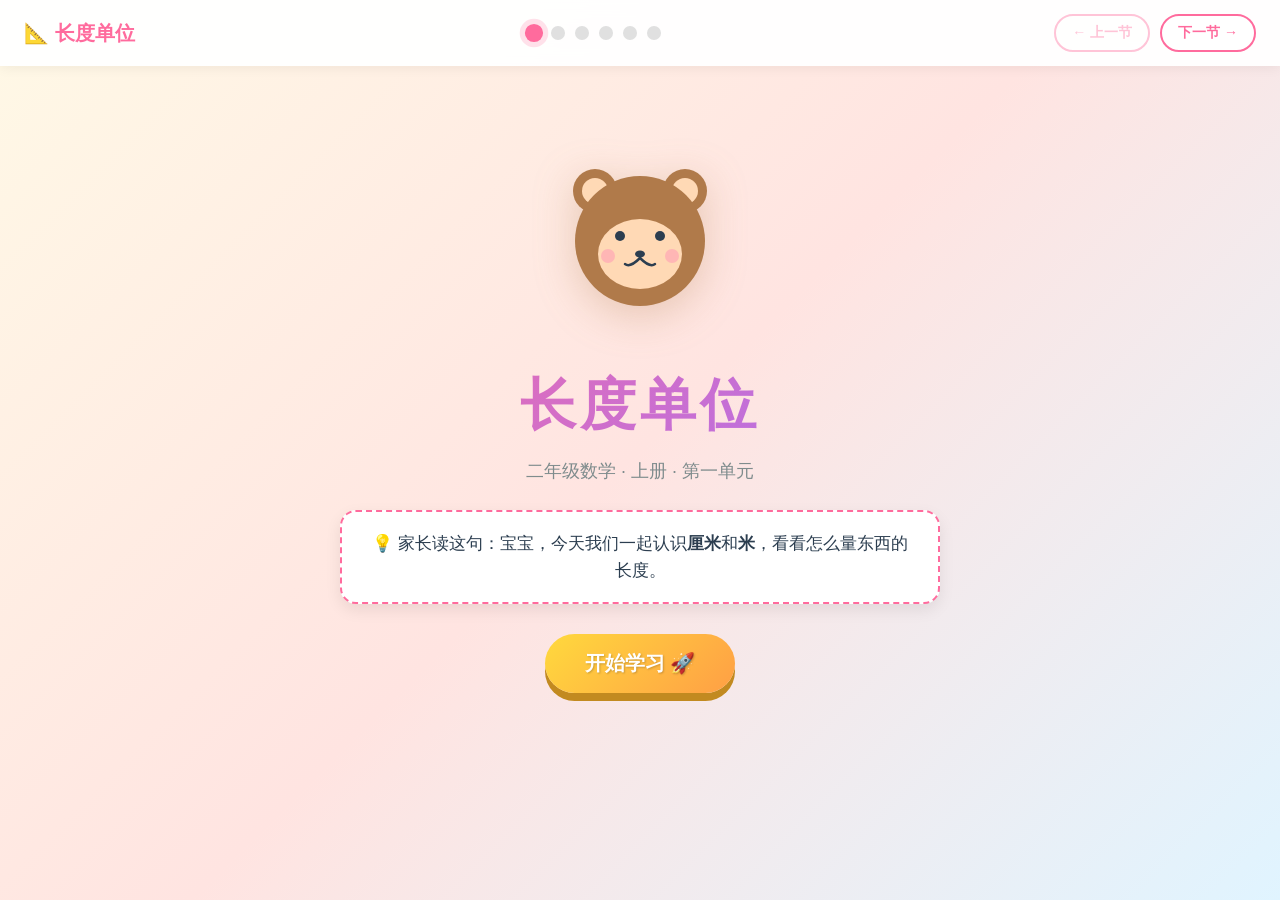
==== commit 86e2041f: "fix: 第 1、2 单元移除公共样式（布局冲突）" ====
--- a/length-unit-lesson/index.html
+++ b/length-unit-lesson/index.html
@@ -313,8 +313,6 @@
     </main>
 
     <div class="confetti-layer" id="confettiLayer"></div>
-    <link rel="stylesheet" href="../common/style.css">
-    <script src="../common/script.js"></script>
     <script src="script.js"></script>
 </body>
 </html>
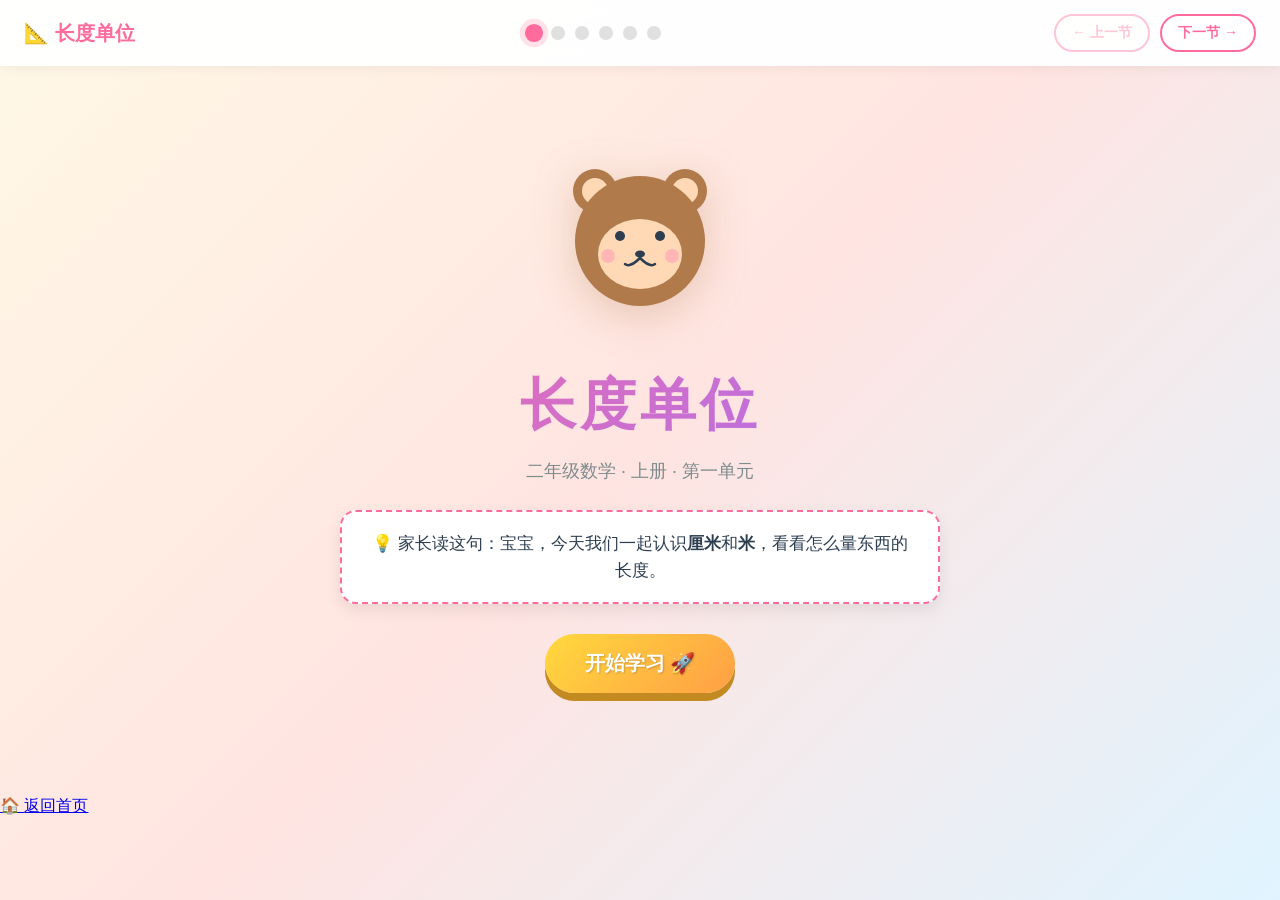
==== commit 52287bfd: "添加返回首页按钮到第 1、2 单元" ====
--- a/length-unit-lesson/index.html
+++ b/length-unit-lesson/index.html
@@ -312,6 +312,12 @@
         </section>
     </main>
 
+    <!-- 返回首页按钮 -->
+    <a href="../index.html" class="home-btn">
+        <span class="home-icon">🏠</span>
+        <span>返回首页</span>
+    </a>
+
     <div class="confetti-layer" id="confettiLayer"></div>
     <script src="script.js"></script>
 </body>
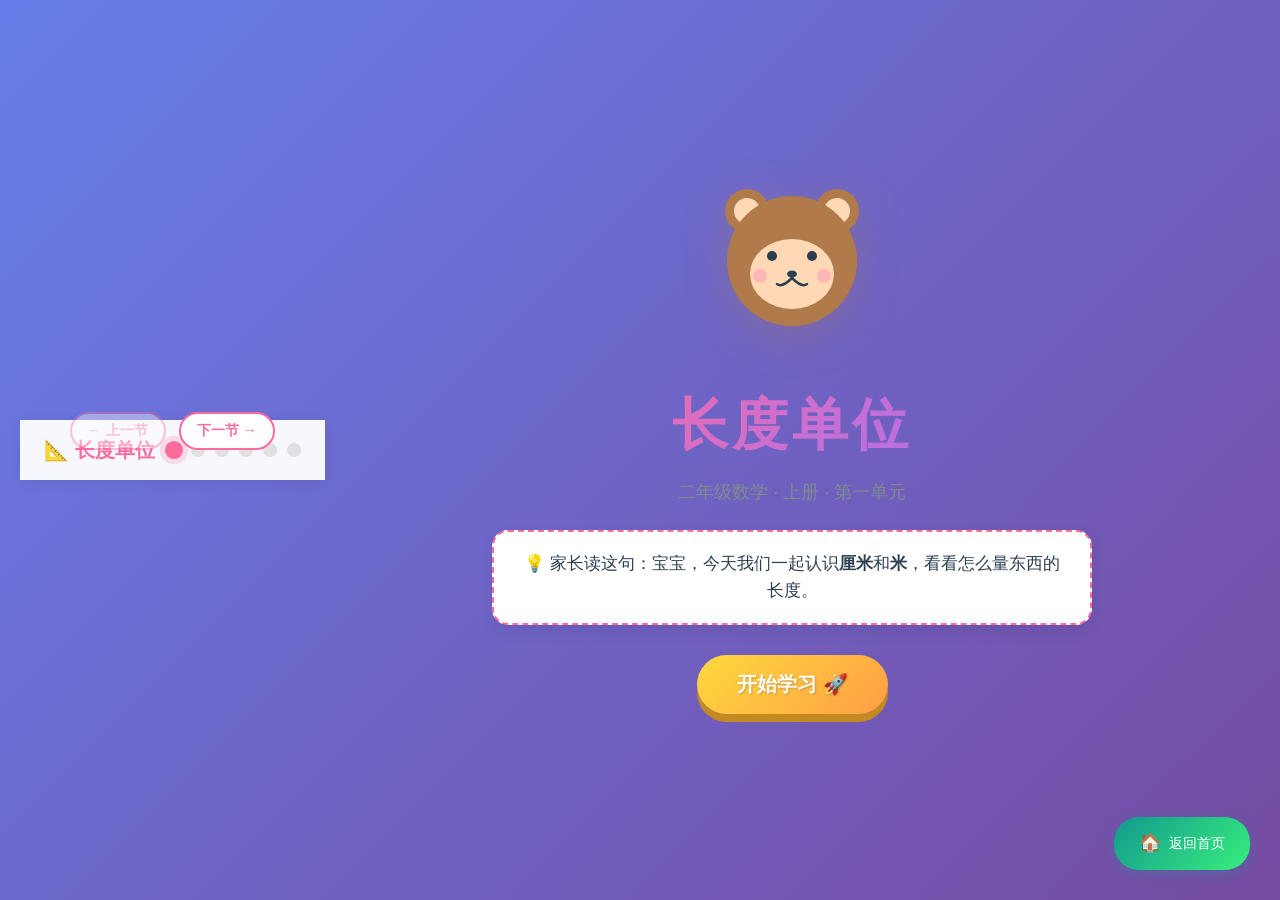
==== commit 4aabff0d: "引用 common/style.css 使返回首页按钮固定在右下角" ====
--- a/length-unit-lesson/index.html
+++ b/length-unit-lesson/index.html
@@ -5,6 +5,7 @@
     <meta name="viewport" content="width=device-width, initial-scale=1.0">
     <title>长度单位 - 二年级上册第一单元</title>
     <link rel="stylesheet" href="style.css">
+    <link rel="stylesheet" href="../common/style.css">
 </head>
 <body>
     <header class="top-nav">
--- a/common/style.css
+++ b/common/style.css
@@ -0,0 +1,307 @@
+/* 通用样式 - 所有单元共享 */
+
+* {
+    margin: 0;
+    padding: 0;
+    box-sizing: border-box;
+}
+
+body {
+    font-family: 'Microsoft YaHei', 'PingFang SC', sans-serif;
+    background: linear-gradient(135deg, #667eea 0%, #764ba2 100%);
+    min-height: 100vh;
+    display: flex;
+    justify-content: center;
+    align-items: center;
+    padding: 20px;
+}
+
+.container {
+    background: white;
+    border-radius: 20px;
+    box-shadow: 0 20px 60px rgba(0,0,0,0.3);
+    width: 100%;
+    max-width: 1000px;
+    min-height: 700px;
+    overflow: hidden;
+    position: relative;
+}
+
+/* 章节和幻灯片 */
+.section {
+    display: none;
+    padding: 40px 50px;
+    min-height: 600px;
+}
+
+.section.active {
+    display: block;
+    animation: fadeIn 0.5s ease;
+}
+
+@keyframes fadeIn {
+    from { opacity: 0; transform: translateY(10px); }
+    to { opacity: 1; transform: translateY(0); }
+}
+
+.slide {
+    display: none;
+}
+
+.slide.active {
+    display: block;
+    animation: slideIn 0.4s ease;
+}
+
+@keyframes slideIn {
+    from { opacity: 0; transform: translateX(20px); }
+    to { opacity: 1; transform: translateX(0); }
+}
+
+/* 标题样式 */
+h1 {
+    font-size: 42px;
+    color: #333;
+    text-align: center;
+    margin-bottom: 20px;
+}
+
+h2 {
+    font-size: 32px;
+    color: #444;
+    margin-bottom: 25px;
+    text-align: center;
+}
+
+.subtitle {
+    font-size: 20px;
+    color: #666;
+    text-align: center;
+    margin-bottom: 40px;
+}
+
+.instruction {
+    font-size: 18px;
+    color: #666;
+    text-align: center;
+    margin-bottom: 25px;
+}
+
+/* 关键点提示 */
+.key-point {
+    background: linear-gradient(135deg, #FFF3CD 0%, #FFE69C 100%);
+    border-left: 5px solid #FFC107;
+    border-radius: 10px;
+    padding: 20px 25px;
+    margin-top: 30px;
+    font-size: 18px;
+    color: #856404;
+}
+
+.key-point strong {
+    color: #FF6B00;
+}
+
+/* 标签 */
+.label {
+    font-size: 14px;
+    fill: #666;
+}
+
+/* 导航按钮 - 页脚导航（旧版，保留兼容） */
+.nav-buttons {
+    position: absolute;
+    bottom: 30px;
+    left: 0;
+    right: 0;
+    display: flex;
+    justify-content: space-between;
+    align-items: center;
+    padding: 0 50px;
+    z-index: 1001;
+}
+
+.nav-group {
+    display: flex;
+    align-items: center;
+    gap: 15px;
+}
+
+/* 幻灯片导航 - 新版本：按钮在页码两边，整体靠右 */
+.slide-nav {
+    display: flex;
+    align-items: center;
+    justify-content: flex-end;
+    padding-right: 50px;
+    margin-top: 20px;
+}
+
+.slide-nav .nav-group {
+    display: flex;
+    align-items: center;
+    gap: 15px;
+}
+
+.nav-btn {
+    padding: 10px 25px;
+    font-size: 14px;
+    border: none;
+    border-radius: 20px;
+    cursor: pointer;
+    transition: all 0.3s ease;
+    font-weight: bold;
+    background: #f0f0f0;
+    color: #666;
+}
+
+.nav-btn:hover:not(:disabled) {
+    background: linear-gradient(135deg, #667eea 0%, #764ba2 100%);
+    color: white;
+    transform: translateY(-2px);
+    box-shadow: 0 5px 15px rgba(102, 126, 234, 0.4);
+}
+
+.nav-btn:disabled {
+    opacity: 0.5;
+    cursor: not-allowed;
+}
+
+.page-indicator {
+    font-size: 14px;
+    color: #666;
+    min-width: 80px;
+    text-align: center;
+    font-weight: bold;
+}
+
+.prev-btn:disabled {
+    opacity: 0.4;
+    cursor: not-allowed;
+}
+
+.next-btn {
+    background: linear-gradient(135deg, #667eea 0%, #764ba2 100%);
+    color: white;
+}
+
+.next-btn:disabled {
+    opacity: 0.4;
+    cursor: not-allowed;
+}
+
+/* 通用按钮 */
+.btn {
+    padding: 12px 30px;
+    font-size: 16px;
+    border: none;
+    border-radius: 8px;
+    cursor: pointer;
+    transition: all 0.3s ease;
+    font-weight: bold;
+}
+
+.btn-primary {
+    background: linear-gradient(135deg, #667eea 0%, #764ba2 100%);
+    color: white;
+}
+
+.btn-primary:hover {
+    transform: translateY(-2px);
+    box-shadow: 0 5px 15px rgba(102, 126, 234, 0.4);
+}
+
+.btn-primary:disabled {
+    opacity: 0.5;
+    cursor: not-allowed;
+    transform: none;
+}
+
+.btn-secondary {
+    background: #f0f0f0;
+    color: #666;
+}
+
+.btn-secondary:hover {
+    background: #e0e0e0;
+}
+
+/* 封面图片容器 */
+.cover-image {
+    margin: 40px 0;
+    text-align: center;
+}
+
+/* 返回首页按钮 */
+.home-btn {
+    position: fixed;
+    bottom: 30px;
+    right: 30px;
+    background: linear-gradient(135deg, #11998e 0%, #38ef7d 100%);
+    color: white;
+    border: none;
+    padding: 12px 25px;
+    font-size: 14px;
+    border-radius: 25px;
+    cursor: pointer;
+    transition: all 0.3s;
+    box-shadow: 0 4px 15px rgba(17, 153, 142, 0.3);
+    text-decoration: none;
+    display: flex;
+    align-items: center;
+    gap: 8px;
+    z-index: 999;
+    -webkit-tap-highlight-color: transparent;
+}
+
+.home-btn:hover {
+    transform: translateY(-3px) scale(1.05);
+    box-shadow: 0 6px 20px rgba(17, 153, 142, 0.4);
+}
+
+.home-icon {
+    font-size: 18px;
+}
+
+/* 响应式调整 */
+@media (max-width: 768px) {
+    .container {
+        border-radius: 10px;
+    }
+    
+    .section {
+        padding: 30px 25px;
+    }
+    
+    h1 {
+        font-size: 32px;
+    }
+    
+    h2 {
+        font-size: 26px;
+    }
+    
+    .nav-buttons {
+        padding: 0 25px;
+        bottom: 20px;
+    }
+    
+    .nav-group {
+        gap: 10px;
+    }
+    
+    .slide-nav {
+        padding-right: 25px;
+    }
+    
+    .nav-btn {
+        padding: 10px 20px;
+        font-size: 14px;
+    }
+    
+    .home-btn {
+        bottom: 20px;
+        right: 20px;
+        padding: 10px 18px;
+        font-size: 13px;
+    }
+}
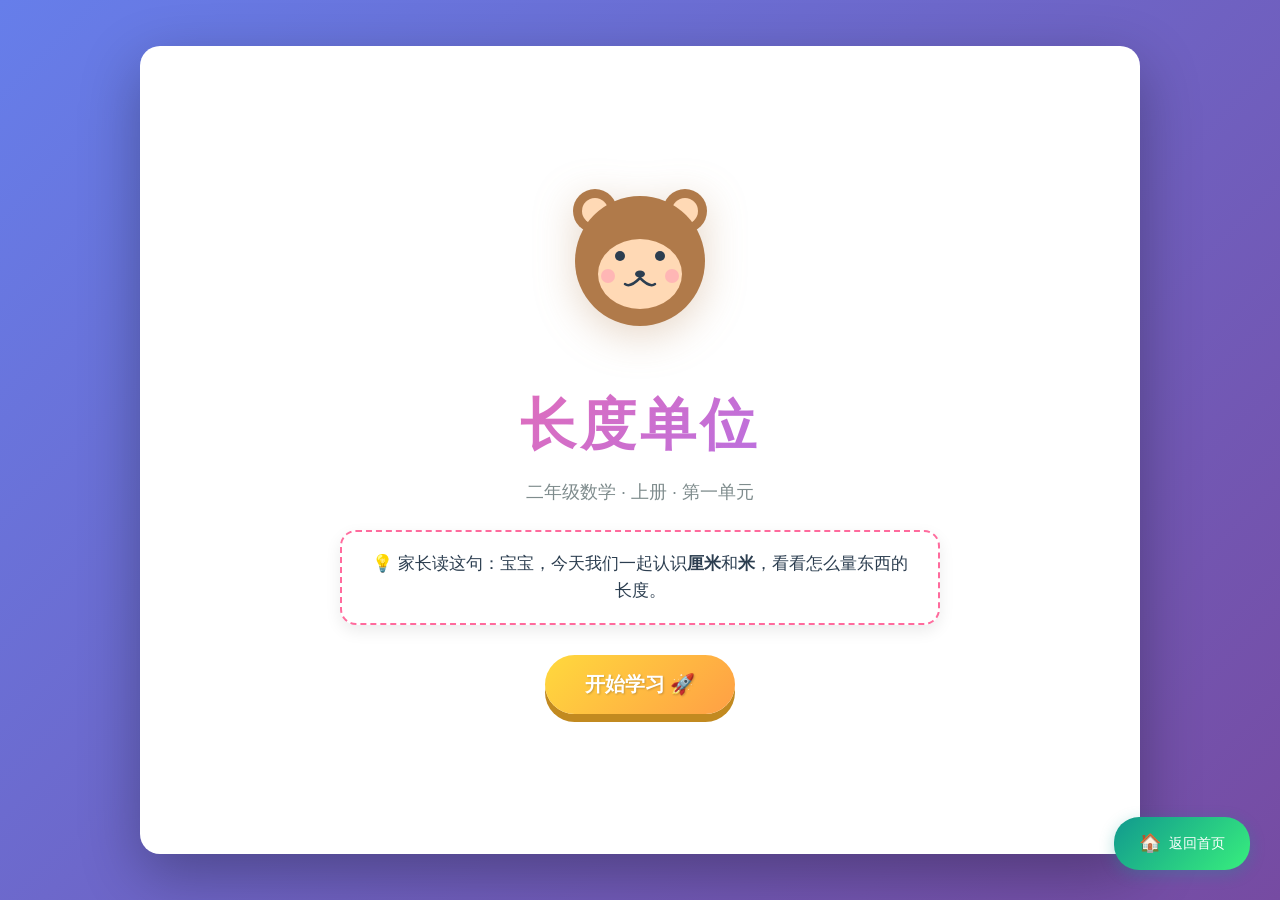
==== commit ece893b9: "统一布局：移除顶部导航栏，与第 3 单元保持一致" ====
--- a/length-unit-lesson/index.html
+++ b/length-unit-lesson/index.html
@@ -8,21 +8,7 @@
     <link rel="stylesheet" href="../common/style.css">
 </head>
 <body>
-    <header class="top-nav">
-        <div class="nav-title">📐 长度单位</div>
-        <div class="progress-dots">
-            <span class="dot active" data-section="0"></span>
-            <span class="dot" data-section="1"></span>
-            <span class="dot" data-section="2"></span>
-            <span class="dot" data-section="3"></span>
-            <span class="dot" data-section="4"></span>
-            <span class="dot" data-section="5"></span>
-        </div>
-        <div class="nav-buttons">
-            <button class="btn-nav btn-prev" id="btnPrev">← 上一节</button>
-            <button class="btn-nav btn-next" id="btnNext">下一节 →</button>
-        </div>
-    </header>
+    <div class="container">
     <main class="main-content">
         <!-- ============= 第 0 节: 欢迎封面 ============= -->
         <section class="section section-cover active" data-section="0">
@@ -319,6 +305,8 @@
         <span>返回首页</span>
     </a>
 
+    </div>
+
     <div class="confetti-layer" id="confettiLayer"></div>
     <script src="script.js"></script>
 </body>
